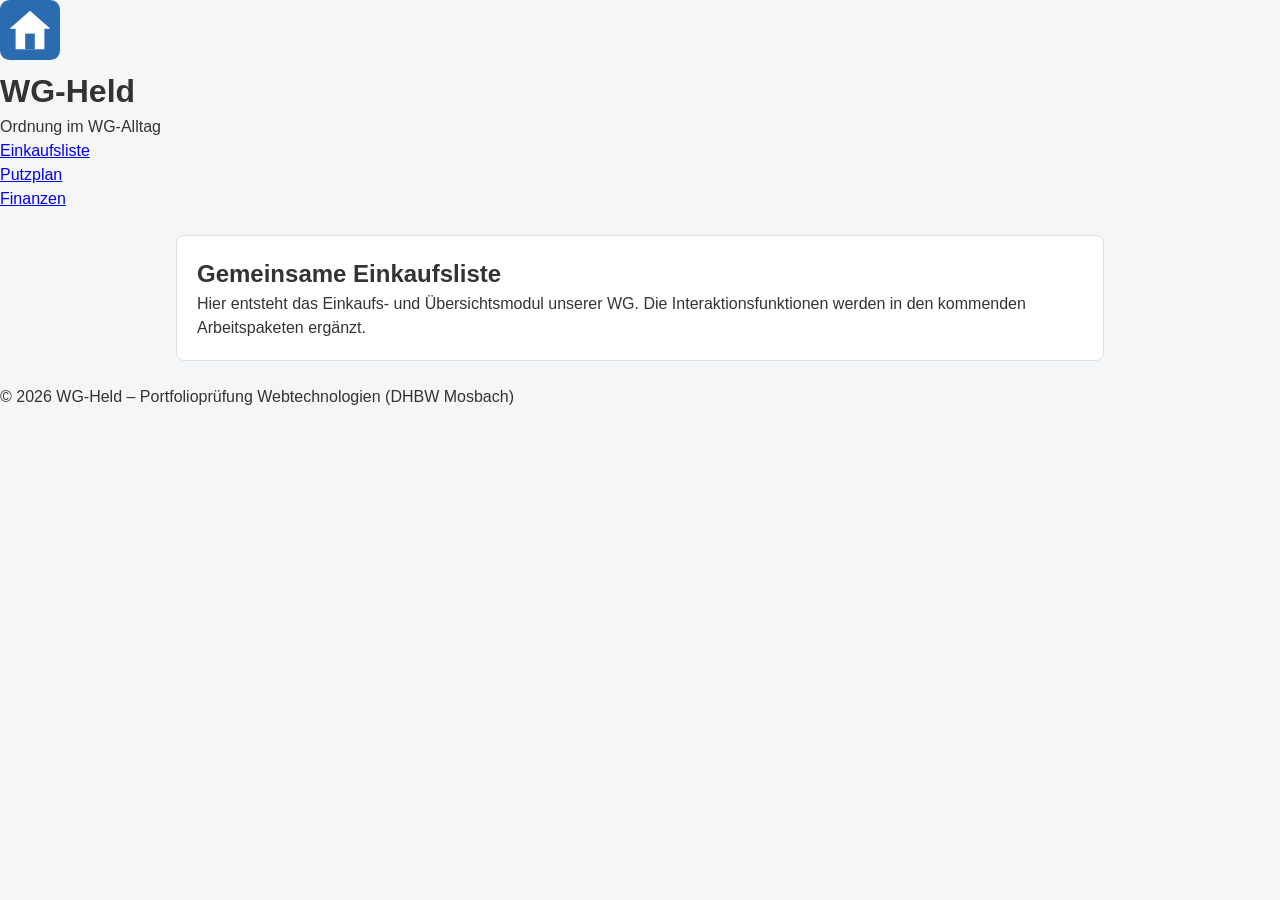
==== index.html @ 59d9bb41 "Add initial project structure and HTML skeleton" ====
<!-- Gruppenname: WI_A_Gruppe_1 -->
<!DOCTYPE html>
<html lang="de">
  <head>
    <meta charset="UTF-8" />
    <meta name="viewport" content="width=device-width, initial-scale=1.0" />
    <meta
      name="description"
      content="WG-Held – Gemeinsame Einkaufsliste und Dashboard für die WG"
    />
    <title>WG-Held – Einkaufsliste &amp; Übersicht</title>
    <link rel="stylesheet" href="css/style.css" />
    <script src="js/storage.js" defer></script>
    <script src="js/einkauf.js" defer></script>
  </head>
  <body>
    <header class="site-header">
      <div class="header-brand">
        <img
          src="img/logo.svg"
          alt="WG-Held Logo"
          width="60"
          height="60"
          class="brand-logo"
        />
        <div>
          <h1>WG-Held</h1>
          <p class="tagline">Ordnung im WG-Alltag</p>
        </div>
      </div>
      <nav aria-label="Hauptnavigation">
        <ul class="nav-list">
          <li><a href="index.html" class="nav-link active">Einkaufsliste</a></li>
          <li><a href="putzplan.html" class="nav-link">Putzplan</a></li>
          <li><a href="finanzen.html" class="nav-link">Finanzen</a></li>
        </ul>
      </nav>
    </header>

    <main class="main-content">
      <section aria-labelledby="welcome-heading" class="card">
        <h2 id="welcome-heading">Gemeinsame Einkaufsliste</h2>
        <p>
          Hier entsteht das Einkaufs- und Übersichtsmodul unserer WG. Die
          Interaktionsfunktionen werden in den kommenden Arbeitspaketen ergänzt.
        </p>
      </section>
    </main>

    <footer class="site-footer">
      <p>&copy; 2026 WG-Held – Portfolioprüfung Webtechnologien (DHBW Mosbach)</p>
    </footer>
  </body>
</html>
---- css/style.css ----
/* Gruppenname: WI_A_Gruppe_1 */

/* Grundlegende Box-Sizing- und Schrift-Einstellungen */
* {
  box-sizing: border-box;
  margin: 0;
  padding: 0;
}

body {
  font-family: Arial, Helvetica, sans-serif;
  color: #333333;
  background-color: #f4f6f8;
  line-height: 1.5;
}

/* Grundcontainer für den Seiteninhalt */
.main-content {
  max-width: 960px;
  margin: 24px auto;
  padding: 0 16px;
}

.card {
  background-color: #ffffff;
  border: 1px solid #dce1e7;
  border-radius: 8px;
  padding: 20px;
  margin-bottom: 20px;
}
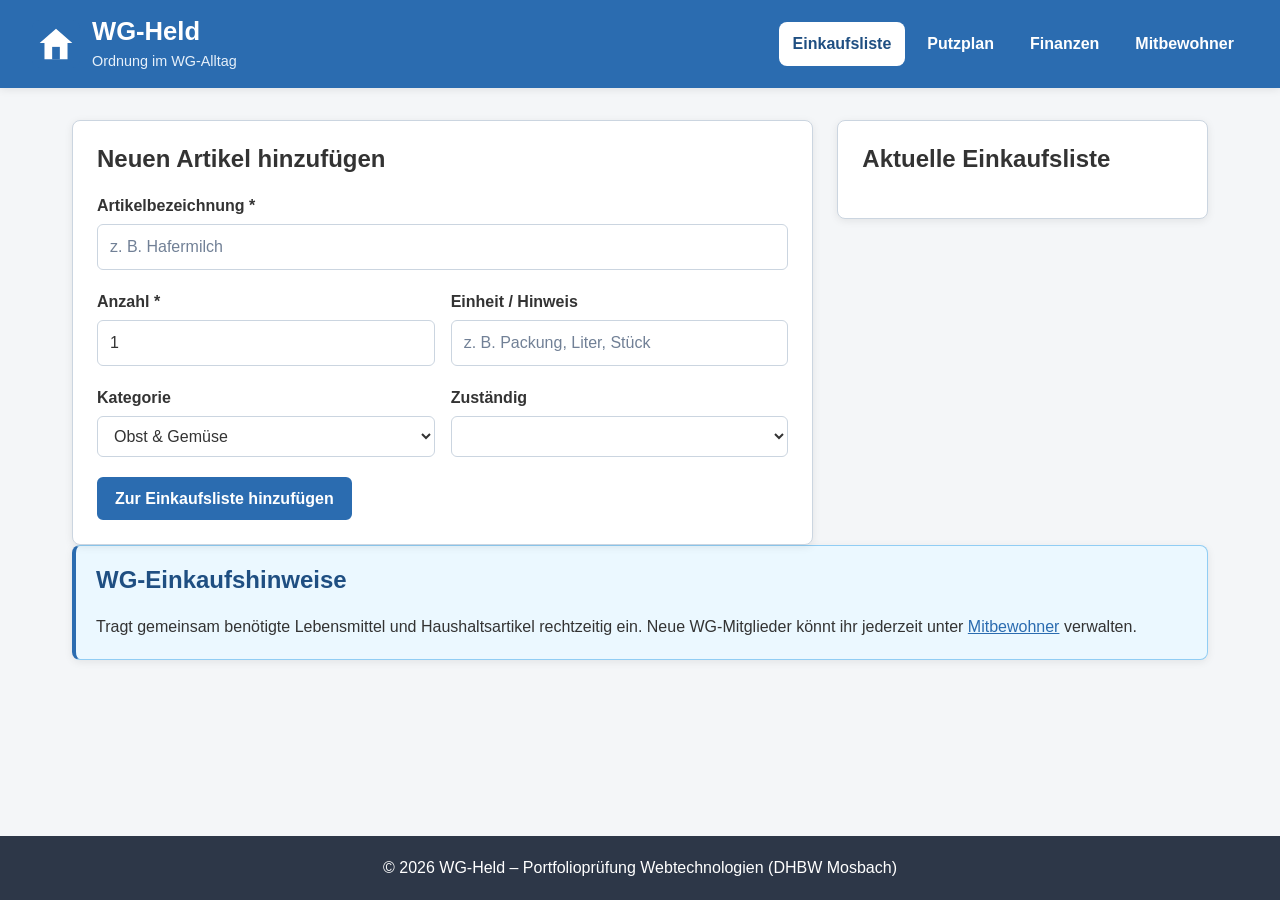
==== commit dc7e2b20: "Add shopping item creation, validation and deletion" ====
--- a/index.html
+++ b/index.html
@@ -33,18 +33,97 @@
           <li><a href="index.html" class="nav-link active">Einkaufsliste</a></li>
           <li><a href="putzplan.html" class="nav-link">Putzplan</a></li>
           <li><a href="finanzen.html" class="nav-link">Finanzen</a></li>
+          <li><a href="mitbewohner.html" class="nav-link">Mitbewohner</a></li>
         </ul>
       </nav>
     </header>
 
     <main class="main-content">
-      <section aria-labelledby="welcome-heading" class="card">
-        <h2 id="welcome-heading">Gemeinsame Einkaufsliste</h2>
+      <div class="page-grid">
+        <!-- Eingabeformular für neue Einkaufsartikel -->
+        <section aria-labelledby="form-heading" class="card">
+          <h2 id="form-heading">Neuen Artikel hinzufügen</h2>
+          <form id="shopping-form" novalidate>
+            <div class="form-group">
+              <label for="item-name">Artikelbezeichnung *</label>
+              <input
+                type="text"
+                id="item-name"
+                name="itemName"
+                placeholder="z. B. Hafermilch"
+                required
+              />
+            </div>
+
+            <div class="form-row">
+              <div class="form-group">
+                <label for="item-quantity">Anzahl *</label>
+                <input
+                  type="number"
+                  id="item-quantity"
+                  name="itemQuantity"
+                  min="1"
+                  max="99"
+                  value="1"
+                  required
+                />
+              </div>
+
+              <div class="form-group">
+                <label for="item-unit">Einheit / Hinweis</label>
+                <input
+                  type="text"
+                  id="item-unit"
+                  name="itemUnit"
+                  placeholder="z. B. Packung, Liter, Stück"
+                />
+              </div>
+            </div>
+
+            <div class="form-row">
+              <div class="form-group">
+                <label for="item-category">Kategorie</label>
+                <select id="item-category" name="itemCategory">
+                  <option value="Obst &amp; Gemüse">Obst &amp; Gemüse</option>
+                  <option value="Kühlregal">Kühlregal</option>
+                  <option value="Getränke">Getränke</option>
+                  <option value="Haushalt">Haushalt</option>
+                </select>
+              </div>
+
+              <div class="form-group">
+                <label for="item-person">Zuständig</label>
+                <select id="item-person" name="itemPerson"></select>
+              </div>
+            </div>
+
+            <p id="shopping-error" class="error-message" hidden></p>
+
+            <button type="submit" class="btn btn-primary">
+              Zur Einkaufsliste hinzufügen
+            </button>
+          </form>
+        </section>
+
+        <!-- Anzeige der aktuellen Einkaufsliste -->
+        <section aria-labelledby="list-heading" class="card">
+          <h2 id="list-heading">Aktuelle Einkaufsliste</h2>
+          <ul id="shopping-list" class="item-list"></ul>
+          <p id="shopping-empty" class="empty-state" hidden>
+            Aktuell stehen keine Artikel auf der Einkaufsliste.
+          </p>
+        </section>
+      </div>
+
+      <!-- Infobereich mit Verweis auf die Mitbewohnerverwaltung -->
+      <aside aria-labelledby="tips-heading" class="card info-aside">
+        <h2 id="tips-heading">WG-Einkaufshinweise</h2>
         <p>
-          Hier entsteht das Einkaufs- und Übersichtsmodul unserer WG. Die
-          Interaktionsfunktionen werden in den kommenden Arbeitspaketen ergänzt.
+          Tragt gemeinsam benötigte Lebensmittel und Haushaltsartikel rechtzeitig
+          ein. Neue WG-Mitglieder könnt ihr jederzeit unter
+          <a href="mitbewohner.html">Mitbewohner</a> verwalten.
         </p>
-      </section>
+      </aside>
     </main>
 
     <footer class="site-footer">
--- a/css/style.css
+++ b/css/style.css
@@ -1,30 +1,909 @@
 /* Gruppenname: WI_A_Gruppe_1 */
 
-/* Grundlegende Box-Sizing- und Schrift-Einstellungen */
+/* ==================================================
+   1. Farben und allgemeine Grundeinstellungen
+   ================================================== */
+
+:root {
+  --color-primary: #2b6cb0;
+  --color-primary-dark: #1f4f82;
+  --color-success: #2f855a;
+  --color-success-dark: #276749;
+  --color-danger: #c53030;
+  --color-danger-dark: #9b2c2c;
+  --color-secondary: #5f6b76;
+  --color-secondary-dark: #454f58;
+
+  --color-background: #f4f6f8;
+  --color-surface: #ffffff;
+  --color-text: #333333;
+  --color-text-light: #5f6b76;
+  --color-border: #cbd5e0;
+
+  --color-focus: #63b3ed;
+  --color-error-background: #fff5f5;
+  --color-success-background: #f0fff4;
+  --color-category-background: #ebf8ff;
+
+  --border-radius: 8px;
+  --box-shadow: 0 2px 8px rgba(0, 0, 0, 0.08);
+}
+
+/* Das Box-Modell wird für alle Elemente vereinheitlicht. */
 * {
   box-sizing: border-box;
+}
+
+html {
+  font-size: 16px;
+}
+
+body {
+  min-height: 100vh;
+  margin: 0;
+  display: flex;
+  flex-direction: column;
+
+  font-family: Arial, Helvetica, sans-serif;
+  line-height: 1.5;
+  color: var(--color-text);
+  background-color: var(--color-background);
+}
+
+h1,
+h2,
+h3 {
+  margin-top: 0;
+  line-height: 1.2;
+  color: var(--color-text);
+}
+
+h1 {
+  font-size: 2rem;
+}
+
+h2 {
+  font-size: 1.5rem;
+}
+
+h3 {
+  font-size: 1.2rem;
+}
+
+p {
+  margin-top: 0;
+}
+
+a {
+  color: var(--color-primary);
+}
+
+a:hover {
+  color: var(--color-primary-dark);
+}
+
+/* Gut sichtbarer Fokus für die Tastaturbedienung. */
+a:focus-visible,
+button:focus-visible,
+input:focus-visible,
+select:focus-visible,
+textarea:focus-visible {
+  outline: 3px solid var(--color-focus);
+  outline-offset: 2px;
+}
+
+
+/* ==================================================
+   2. Header und Navigation
+   ================================================== */
+
+.site-header {
+  display: flex;
+  align-items: center;
+  justify-content: space-between;
+  gap: 24px;
+
+  width: 100%;
+  padding: 16px 32px;
+
+  color: #ffffff;
+  background-color: var(--color-primary);
+  box-shadow: var(--box-shadow);
+}
+
+.header-brand {
+  display: flex;
+  align-items: center;
+  gap: 12px;
+  min-width: 0;
+}
+
+.brand-logo {
+  display: block;
+  width: 48px;
+  height: 48px;
+  flex-shrink: 0;
+}
+
+.header-brand h1 {
+  margin: 0;
+  color: #ffffff;
+  font-size: 1.6rem;
+}
+
+.tagline {
+  margin: 4px 0 0;
+  color: #e6f0fa;
+  font-size: 0.9rem;
+}
+
+.nav-list {
+  display: flex;
+  align-items: center;
+  gap: 8px;
+
   margin: 0;
   padding: 0;
-}
-
-body {
-  font-family: Arial, Helvetica, sans-serif;
-  color: #333333;
-  background-color: #f4f6f8;
-  line-height: 1.5;
-}
-
-/* Grundcontainer für den Seiteninhalt */
+  list-style: none;
+}
+
+.nav-link {
+  display: inline-block;
+  padding: 10px 14px;
+
+  color: #ffffff;
+  font-weight: 700;
+  text-decoration: none;
+
+  border-radius: var(--border-radius);
+  transition:
+          background-color 0.2s ease,
+          color 0.2s ease;
+}
+
+.nav-link:hover {
+  color: #ffffff;
+  background-color: var(--color-primary-dark);
+}
+
+.nav-link.active {
+  color: var(--color-primary-dark);
+  background-color: #ffffff;
+}
+
+.nav-link:focus-visible {
+  outline-color: #ffffff;
+}
+
+
+/* ==================================================
+   3. Hauptbereich, Karten und Footer
+   ================================================== */
+
 .main-content {
-  max-width: 960px;
-  margin: 24px auto;
-  padding: 0 16px;
+  width: 100%;
+  max-width: 1200px;
+  margin: 0 auto;
+  padding: 32px;
+  flex: 1;
 }
 
 .card {
-  background-color: #ffffff;
-  border: 1px solid #dce1e7;
-  border-radius: 8px;
+  padding: 24px;
+  background-color: var(--color-surface);
+  border: 1px solid var(--color-border);
+  border-radius: var(--border-radius);
+  box-shadow: var(--box-shadow);
+}
+
+.site-footer {
+  width: 100%;
+  margin-top: auto;
+  padding: 20px 32px;
+
+  color: #ffffff;
+  text-align: center;
+  background-color: #2d3748;
+}
+
+.site-footer p {
+  margin: 0;
+}
+
+
+/* ==================================================
+   4. Formulare
+   ================================================== */
+
+.form-group {
+  margin-bottom: 20px;
+}
+
+.form-group label,
+label {
+  display: block;
+  margin-bottom: 6px;
+
+  color: var(--color-text);
+  font-weight: 700;
+}
+
+input,
+select,
+textarea {
+  width: 100%;
+  padding: 10px 12px;
+
+  font: inherit;
+  color: var(--color-text);
+  background-color: var(--color-surface);
+
+  border: 1px solid var(--color-border);
+  border-radius: 6px;
+
+  transition:
+          border-color 0.2s ease,
+          box-shadow 0.2s ease;
+}
+
+input:hover,
+select:hover,
+textarea:hover {
+  border-color: var(--color-secondary);
+}
+
+input:focus,
+select:focus,
+textarea:focus {
+  border-color: var(--color-primary);
+  box-shadow: 0 0 0 3px rgba(43, 108, 176, 0.18);
+}
+
+textarea {
+  min-height: 120px;
+  resize: vertical;
+}
+
+input::placeholder,
+textarea::placeholder {
+  color: #718096;
+}
+
+.error-message {
+  margin: 12px 0;
+  padding: 10px 12px;
+
+  color: var(--color-danger-dark);
+  background-color: var(--color-error-background);
+
+  border: 1px solid var(--color-danger);
+  border-left: 4px solid var(--color-danger);
+  border-radius: 6px;
+}
+
+/* Leere Fehlermeldungen werden nicht angezeigt. */
+.error-message:empty,
+.error-message.hidden {
+  display: none;
+}
+
+.hidden {
+  display: none;
+}
+
+
+/* ==================================================
+   5. Buttons
+   ================================================== */
+
+.btn {
+  display: inline-flex;
+  align-items: center;
+  justify-content: center;
+  gap: 6px;
+
+  min-height: 42px;
+  padding: 10px 16px;
+
+  font: inherit;
+  font-weight: 700;
+  line-height: 1.2;
+  text-align: center;
+  text-decoration: none;
+  cursor: pointer;
+
+  border: 2px solid transparent;
+  border-radius: 6px;
+
+  transition:
+          background-color 0.2s ease,
+          border-color 0.2s ease,
+          color 0.2s ease,
+          transform 0.1s ease;
+}
+
+.btn:hover {
+  transform: translateY(-1px);
+}
+
+.btn:active {
+  transform: translateY(0);
+}
+
+.btn:focus {
+  outline: 3px solid var(--color-focus);
+  outline-offset: 2px;
+}
+
+.btn:disabled {
+  cursor: not-allowed;
+  opacity: 0.6;
+  transform: none;
+}
+
+.btn-primary {
+  color: #ffffff;
+  background-color: var(--color-primary);
+  border-color: var(--color-primary);
+}
+
+.btn-primary:hover {
+  color: #ffffff;
+  background-color: var(--color-primary-dark);
+  border-color: var(--color-primary-dark);
+}
+
+.btn-danger {
+  color: #ffffff;
+  background-color: var(--color-danger);
+  border-color: var(--color-danger);
+}
+
+.btn-danger:hover {
+  color: #ffffff;
+  background-color: var(--color-danger-dark);
+  border-color: var(--color-danger-dark);
+}
+
+.btn-secondary {
+  color: #ffffff;
+  background-color: var(--color-secondary);
+  border-color: var(--color-secondary);
+}
+
+.btn-secondary:hover {
+  color: #ffffff;
+  background-color: var(--color-secondary-dark);
+  border-color: var(--color-secondary-dark);
+}
+
+.btn-sm {
+  min-height: 34px;
+  padding: 6px 10px;
+  font-size: 0.875rem;
+}
+
+
+/* ==================================================
+   6. Badges und Statusanzeigen
+   ================================================== */
+
+.badge {
+  display: inline-block;
+  padding: 4px 9px;
+
+  font-size: 0.8rem;
+  font-weight: 700;
+  line-height: 1.2;
+  white-space: nowrap;
+
+  border: 1px solid transparent;
+  border-radius: 999px;
+}
+
+.badge-category {
+  color: var(--color-primary-dark);
+  background-color: var(--color-category-background);
+  border-color: #90cdf4;
+}
+
+.badge-open {
+  color: #744210;
+  background-color: #fffaf0;
+  border-color: #f6ad55;
+}
+
+.badge-done {
+  color: var(--color-success-dark);
+  background-color: var(--color-success-background);
+  border-color: #68d391;
+}
+
+.balance-positive {
+  color: var(--color-success);
+  font-weight: 700;
+}
+
+.balance-negative {
+  color: var(--color-danger);
+  font-weight: 700;
+}
+/* ==================================================
+   7. Mehrspaltiges Seitenlayout
+   ================================================== */
+
+.page-grid {
+  display: grid;
+  grid-template-columns: minmax(0, 2fr) minmax(260px, 1fr);
+  gap: 24px;
+  align-items: start;
+}
+
+/* Verhindert, dass lange Inhalte das Grid verbreitern. */
+.page-grid > * {
+  min-width: 0;
+}
+
+.info-aside {
   padding: 20px;
-  margin-bottom: 20px;
-}
+
+  background-color: #ebf8ff;
+  border: 1px solid #90cdf4;
+  border-left: 4px solid var(--color-primary);
+  border-radius: var(--border-radius);
+}
+
+.info-aside h2,
+.info-aside h3 {
+  color: var(--color-primary-dark);
+}
+
+.info-aside > :last-child {
+  margin-bottom: 0;
+}
+
+
+/* ==================================================
+   8. Formularzeilen und Filter
+   ================================================== */
+
+.form-row {
+  display: flex;
+  align-items: flex-end;
+  gap: 16px;
+}
+
+.form-row .form-group {
+  flex: 1;
+  min-width: 0;
+}
+
+.filter-bar {
+  display: flex;
+  align-items: flex-end;
+  gap: 16px;
+
+  margin-bottom: 24px;
+  padding: 16px;
+
+  background-color: var(--color-surface);
+  border: 1px solid var(--color-border);
+  border-radius: var(--border-radius);
+}
+
+.filter-bar .form-group {
+  flex: 1;
+  min-width: 0;
+  margin-bottom: 0;
+}
+
+.filter-bar .btn {
+  flex-shrink: 0;
+}
+
+
+/* ==================================================
+   9. Listen und Eintragskarten
+   ================================================== */
+
+.item-list {
+  display: flex;
+  flex-direction: column;
+  gap: 12px;
+
+  margin: 0;
+  padding: 0;
+  list-style: none;
+}
+
+.item-card {
+  display: flex;
+  align-items: center;
+  gap: 16px;
+
+  width: 100%;
+  padding: 16px;
+
+  background-color: var(--color-surface);
+  border: 1px solid var(--color-border);
+  border-radius: var(--border-radius);
+  box-shadow: 0 1px 4px rgba(0, 0, 0, 0.06);
+}
+
+/*
+   Direkte Bereiche innerhalb einer Eintragskarte dürfen wachsen.
+   Aktionsbuttons und Badges behalten ihre notwendige Breite.
+*/
+.item-card > * {
+  min-width: 0;
+}
+
+.item-card > :first-child {
+  flex: 1;
+}
+
+.item-card h2,
+.item-card h3,
+.item-card p {
+  overflow-wrap: anywhere;
+}
+
+.item-card h2,
+.item-card h3 {
+  margin-bottom: 4px;
+}
+
+.item-card p {
+  margin-bottom: 0;
+  color: var(--color-text-light);
+}
+
+.item-card .badge,
+.item-card .btn {
+  flex-shrink: 0;
+}
+
+/* Erledigte Einträge werden optisch zurückgenommen. */
+.item-completed {
+  opacity: 0.65;
+}
+
+.item-completed h2,
+.item-completed h3,
+.item-completed p {
+  text-decoration: line-through;
+}
+
+.empty-state {
+  padding: 32px 20px;
+
+  color: var(--color-text-light);
+  text-align: center;
+  background-color: var(--color-surface);
+
+  border: 2px dashed var(--color-border);
+  border-radius: var(--border-radius);
+}
+
+.empty-state p {
+  margin-bottom: 0;
+}
+
+
+/* ==================================================
+   10. Tabellen
+   ================================================== */
+
+/*
+   Breite Tabellen können innerhalb dieses Bereichs scrollen,
+   ohne die gesamte Seite breiter zu machen.
+*/
+.table-wrapper {
+  width: 100%;
+  max-width: 100%;
+  overflow-x: auto;
+  border: 1px solid var(--color-border);
+  border-radius: var(--border-radius);
+}
+
+.schedule-table {
+  width: 100%;
+  min-width: 650px;
+
+  border-collapse: collapse;
+  background-color: var(--color-surface);
+}
+
+.schedule-table th,
+.schedule-table td {
+  padding: 12px 16px;
+  text-align: left;
+  vertical-align: middle;
+  border-bottom: 1px solid var(--color-border);
+}
+
+.schedule-table th {
+  color: #ffffff;
+  background-color: var(--color-primary);
+  font-weight: 700;
+}
+
+.schedule-table tbody tr:nth-child(even) {
+  background-color: #f7fafc;
+}
+
+.schedule-table tbody tr:hover {
+  background-color: #ebf8ff;
+}
+
+.schedule-table tbody tr:last-child td {
+  border-bottom: 0;
+}
+
+
+/* ==================================================
+   11. Fortschrittsbalken
+   ================================================== */
+
+.progress-container {
+  width: 100%;
+  height: 20px;
+  overflow: hidden;
+
+  background-color: #e2e8f0;
+  border: 1px solid var(--color-border);
+  border-radius: 999px;
+}
+
+.progress-bar {
+  width: 0;
+  height: 100%;
+  max-width: 100%;
+
+  background-color: var(--color-success);
+  border-radius: 999px;
+
+  transition: width 0.3s ease;
+}
+
+
+/* ==================================================
+   12. Statistik-Kacheln
+   ================================================== */
+
+.stats-grid {
+  display: grid;
+  grid-template-columns: repeat(3, minmax(0, 1fr));
+  gap: 16px;
+  margin-bottom: 24px;
+}
+
+.stat-box {
+  min-width: 0;
+  padding: 20px;
+
+  text-align: center;
+  background-color: var(--color-surface);
+
+  border: 1px solid var(--color-border);
+  border-radius: var(--border-radius);
+  box-shadow: var(--box-shadow);
+}
+
+.stat-box h2,
+.stat-box h3 {
+  margin-bottom: 8px;
+  color: var(--color-text-light);
+  font-size: 1rem;
+}
+
+.stat-box p {
+  margin-bottom: 0;
+  font-size: 1.6rem;
+  font-weight: 700;
+  overflow-wrap: anywhere;
+}
+
+
+/* ==================================================
+   13. Tablet-Ansicht bis 768 Pixel
+   ================================================== */
+
+@media (max-width: 768px) {
+  .site-header {
+    flex-direction: column;
+    align-items: flex-start;
+    gap: 16px;
+    padding: 16px 24px;
+  }
+
+  .nav-list {
+    width: 100%;
+    flex-wrap: wrap;
+  }
+
+  .nav-link {
+    padding: 8px 12px;
+  }
+
+  .main-content {
+    padding: 24px;
+  }
+
+  /*
+     Das zweispaltige Seitenlayout wird auf Tablets
+     zu einem einspaltigen Layout.
+  */
+  .page-grid {
+    grid-template-columns: 1fr;
+  }
+
+  .form-row {
+    flex-wrap: wrap;
+  }
+
+  .form-row .form-group {
+    flex-basis: calc(50% - 8px);
+  }
+
+  .filter-bar {
+    flex-wrap: wrap;
+  }
+
+  .filter-bar .form-group {
+    flex-basis: calc(50% - 8px);
+  }
+
+  .stats-grid {
+    grid-template-columns: repeat(2, minmax(0, 1fr));
+  }
+
+  .item-card {
+    align-items: flex-start;
+    flex-wrap: wrap;
+  }
+
+  .site-footer {
+    padding: 18px 24px;
+  }
+}
+
+
+/* ==================================================
+   14. Smartphone-Ansicht bis 480 Pixel
+   ================================================== */
+
+@media (max-width: 480px) {
+  html {
+    font-size: 15px;
+  }
+
+  body {
+    overflow-x: hidden;
+  }
+
+  .site-header {
+    padding: 14px 16px;
+  }
+
+  .header-brand {
+    width: 100%;
+  }
+
+  .brand-logo {
+    width: 42px;
+    height: 42px;
+  }
+
+  .header-brand h1 {
+    font-size: 1.35rem;
+    overflow-wrap: anywhere;
+  }
+
+  .tagline {
+    font-size: 0.85rem;
+  }
+
+  /*
+     Die Navigation wird auf kleinen Smartphones
+     vollständig untereinander dargestellt.
+  */
+  .nav-list {
+    flex-direction: column;
+    align-items: stretch;
+    gap: 6px;
+  }
+
+  .nav-list li {
+    width: 100%;
+  }
+
+  .nav-link {
+    display: block;
+    width: 100%;
+    text-align: center;
+  }
+
+  .main-content {
+    padding: 16px;
+  }
+
+  .card {
+    padding: 18px;
+  }
+
+  .info-aside {
+    padding: 16px;
+  }
+
+  .form-row {
+    flex-direction: column;
+    align-items: stretch;
+    gap: 0;
+  }
+
+  .form-row .form-group {
+    width: 100%;
+    flex-basis: auto;
+  }
+
+  /*
+     Suche, Dropdown und Filterbutton stehen auf
+     Smartphones untereinander.
+  */
+  .filter-bar {
+    flex-direction: column;
+    align-items: stretch;
+    gap: 12px;
+    padding: 14px;
+  }
+
+  .filter-bar .form-group {
+    width: 100%;
+    flex-basis: auto;
+  }
+
+  .filter-bar .btn {
+    width: 100%;
+  }
+
+  .item-card {
+    flex-direction: column;
+    align-items: stretch;
+    gap: 12px;
+  }
+
+  .item-card .badge {
+    align-self: flex-start;
+  }
+
+  .item-card .btn {
+    width: 100%;
+  }
+
+  .stats-grid {
+    grid-template-columns: 1fr;
+  }
+
+  .stat-box {
+    padding: 16px;
+  }
+
+  /*
+     Nur die Tabelle selbst kann innerhalb ihres Bereichs
+     horizontal scrollen. Die gesamte Seite bleibt bei
+     375 Pixel Breite ohne horizontalen Scrollbalken.
+  */
+  .table-wrapper {
+    -webkit-overflow-scrolling: touch;
+  }
+
+  .schedule-table th,
+  .schedule-table td {
+    padding: 10px 12px;
+  }
+
+  .site-footer {
+    padding: 16px;
+  }
+}
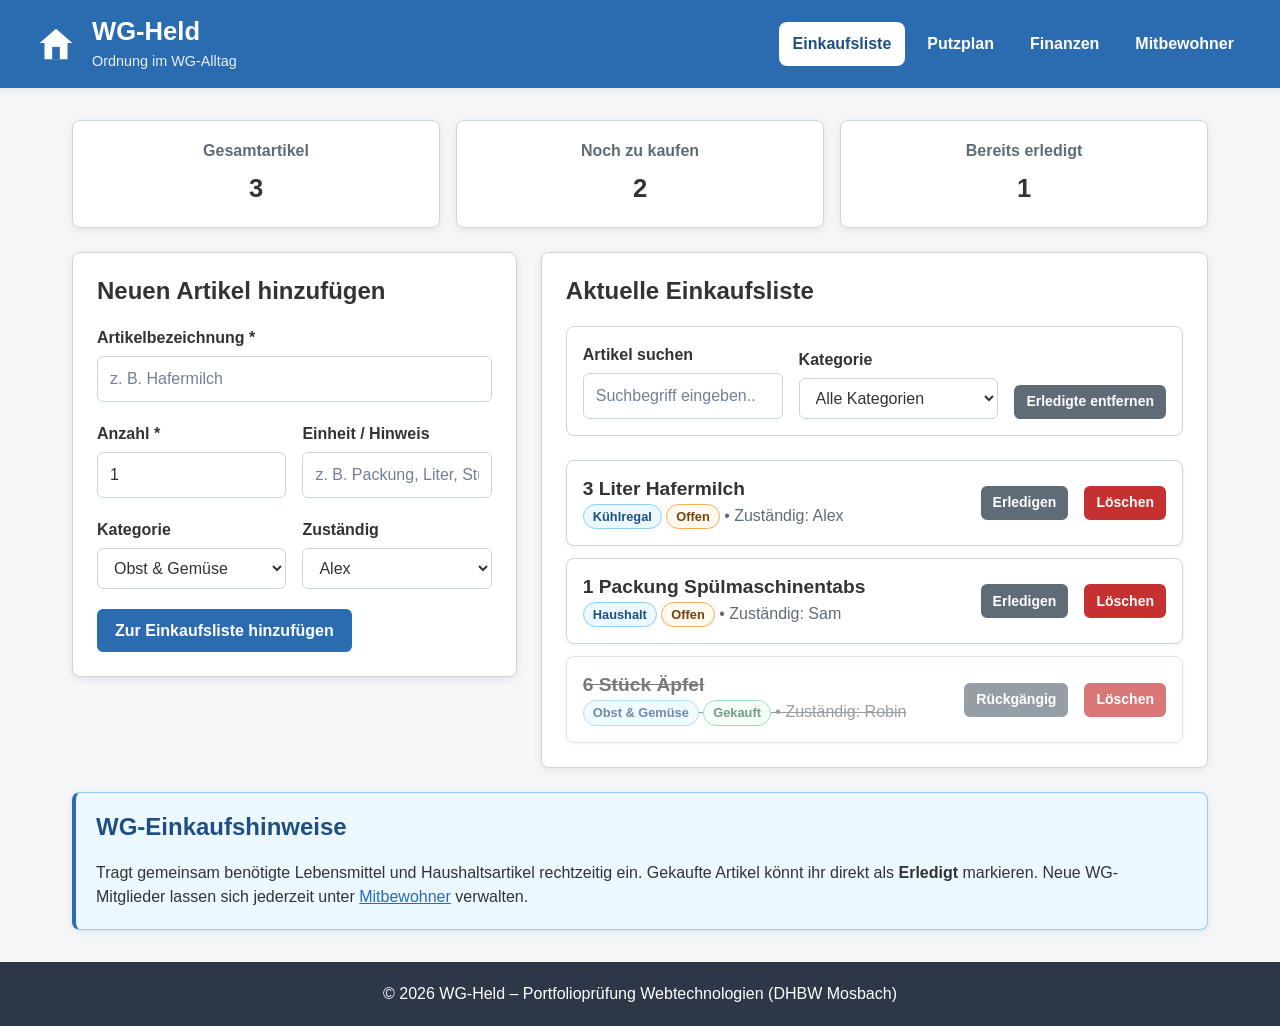
==== commit 666e9454: "Add shopping list filter, status toggle, statistics and layout fixes" ====
--- a/index.html
+++ b/index.html
@@ -39,6 +39,22 @@
     </header>
 
     <main class="main-content">
+      <!-- Statistik-Übersicht zur Einkaufsliste -->
+      <section aria-label="Einkaufsstatistik" class="stats-grid">
+        <article class="stat-box">
+          <h2>Gesamtartikel</h2>
+          <p id="stat-total">0</p>
+        </article>
+        <article class="stat-box">
+          <h2>Noch zu kaufen</h2>
+          <p id="stat-open">0</p>
+        </article>
+        <article class="stat-box">
+          <h2>Bereits erledigt</h2>
+          <p id="stat-done">0</p>
+        </article>
+      </section>
+
       <div class="page-grid">
         <!-- Eingabeformular für neue Einkaufsartikel -->
         <section aria-labelledby="form-heading" class="card">
@@ -105,12 +121,44 @@
           </form>
         </section>
 
-        <!-- Anzeige der aktuellen Einkaufsliste -->
+        <!-- Anzeige und Filterung der aktuellen Einkaufsliste -->
         <section aria-labelledby="list-heading" class="card">
           <h2 id="list-heading">Aktuelle Einkaufsliste</h2>
+
+          <div class="filter-bar">
+            <div class="form-group">
+              <label for="filter-search">Artikel suchen</label>
+              <input
+                type="search"
+                id="filter-search"
+                name="filterSearch"
+                placeholder="Suchbegriff eingeben..."
+              />
+            </div>
+
+            <div class="form-group">
+              <label for="filter-category">Kategorie</label>
+              <select id="filter-category" name="filterCategory">
+                <option value="ALL">Alle Kategorien</option>
+                <option value="Obst &amp; Gemüse">Obst &amp; Gemüse</option>
+                <option value="Kühlregal">Kühlregal</option>
+                <option value="Getränke">Getränke</option>
+                <option value="Haushalt">Haushalt</option>
+              </select>
+            </div>
+
+            <button
+              type="button"
+              id="clear-completed-btn"
+              class="btn btn-secondary btn-sm"
+            >
+              Erledigte entfernen
+            </button>
+          </div>
+
           <ul id="shopping-list" class="item-list"></ul>
           <p id="shopping-empty" class="empty-state" hidden>
-            Aktuell stehen keine Artikel auf der Einkaufsliste.
+            Keine passenden Artikel auf der Einkaufsliste gefunden.
           </p>
         </section>
       </div>
@@ -120,7 +168,8 @@
         <h2 id="tips-heading">WG-Einkaufshinweise</h2>
         <p>
           Tragt gemeinsam benötigte Lebensmittel und Haushaltsartikel rechtzeitig
-          ein. Neue WG-Mitglieder könnt ihr jederzeit unter
+          ein. Gekaufte Artikel könnt ihr direkt als <strong>Erledigt</strong>
+          markieren. Neue WG-Mitglieder lassen sich jederzeit unter
           <a href="mitbewohner.html">Mitbewohner</a> verwalten.
         </p>
       </aside>
--- a/css/style.css
+++ b/css/style.css
@@ -434,9 +434,15 @@
 
 .page-grid {
   display: grid;
-  grid-template-columns: minmax(0, 2fr) minmax(260px, 1fr);
+  grid-template-columns: minmax(280px, 1fr) minmax(0, 1.5fr);
   gap: 24px;
   align-items: start;
+  margin-bottom: 24px;
+}
+
+/* Falls ein dritter Bereich (z. B. Aside) direkt im page-grid liegt, nimmt er die volle Breite ein */
+.page-grid > .info-aside {
+  grid-column: 1 / -1;
 }
 
 /* Verhindert, dass lange Inhalte das Grid verbreitern. */
@@ -480,6 +486,7 @@
 
 .filter-bar {
   display: flex;
+  flex-wrap: wrap;
   align-items: flex-end;
   gap: 16px;
 
@@ -492,8 +499,8 @@
 }
 
 .filter-bar .form-group {
-  flex: 1;
-  min-width: 0;
+  flex: 1 1 160px;
+  min-width: 140px;
   margin-bottom: 0;
 }
 
@@ -518,8 +525,10 @@
 
 .item-card {
   display: flex;
+  flex-wrap: wrap;
   align-items: center;
-  gap: 16px;
+  justify-content: space-between;
+  gap: 12px 16px;
 
   width: 100%;
   padding: 16px;
@@ -539,7 +548,7 @@
 }
 
 .item-card > :first-child {
-  flex: 1;
+  flex: 1 1 200px;
 }
 
 .item-card h2,
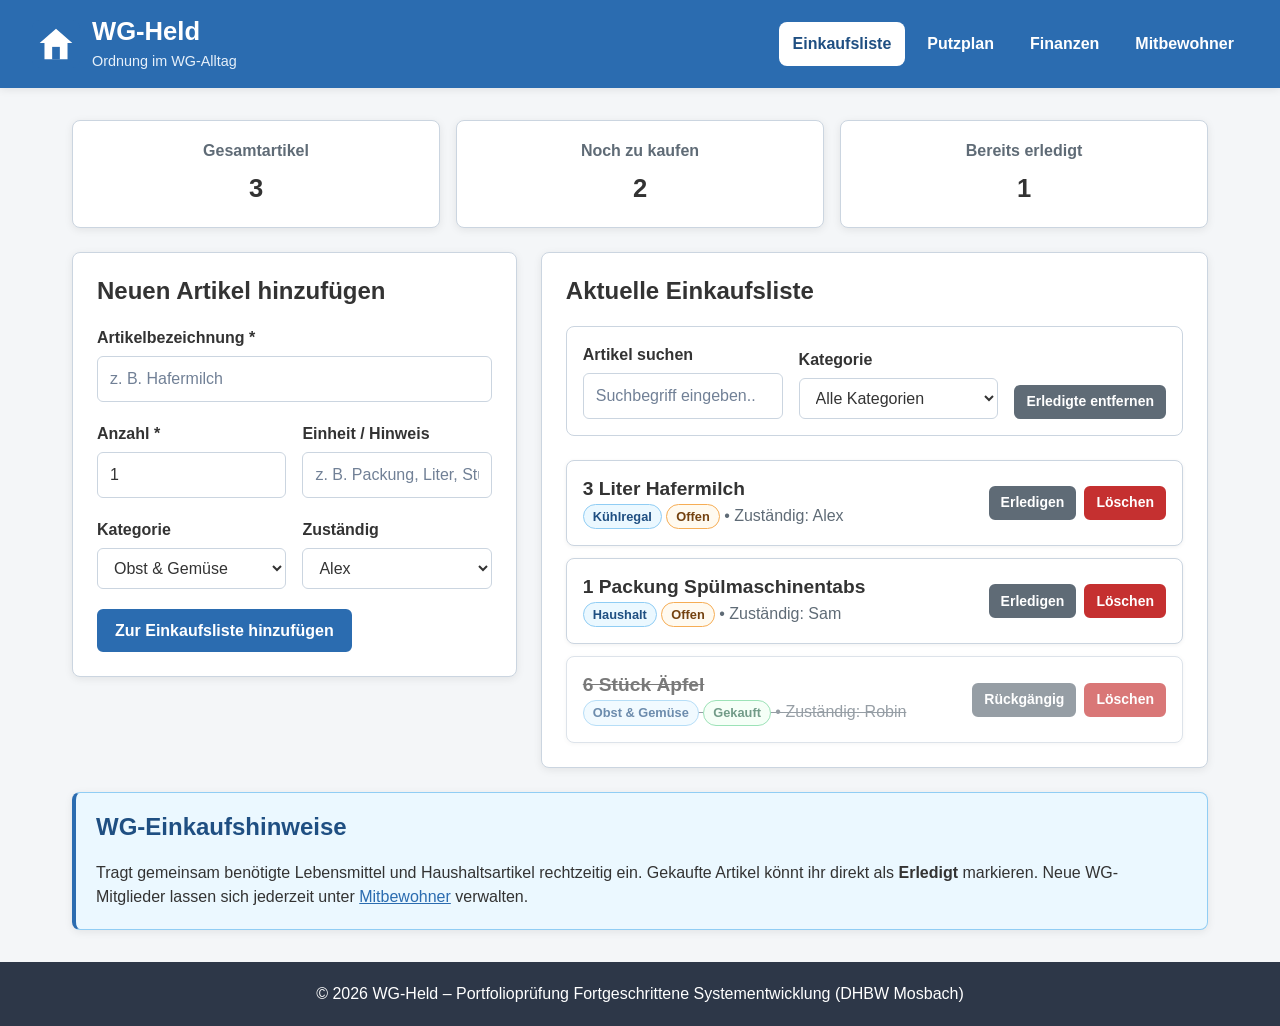
==== commit 34858eca: "Change "Webtechnologien" to "Fortgeschrittene Systementwicklung"" ====
--- a/index.html
+++ b/index.html
@@ -176,7 +176,7 @@
     </main>
 
     <footer class="site-footer">
-      <p>&copy; 2026 WG-Held – Portfolioprüfung Webtechnologien (DHBW Mosbach)</p>
+      <p>&copy; 2026 WG-Held – Portfolioprüfung Fortgeschrittene Systementwicklung (DHBW Mosbach)</p>
     </footer>
   </body>
 </html>
--- a/css/style.css
+++ b/css/style.css
@@ -549,6 +549,11 @@
 
 .item-card > :first-child {
   flex: 1 1 200px;
+}
+
+.item-card .form-row {
+  flex-wrap: wrap;
+  gap: 8px;
 }
 
 .item-card h2,
@@ -700,43 +705,90 @@
 }
 
 .stat-box h2,
-.stat-box h3 {
+.stat-box h3,
+.stat-box .stat-label {
   margin-bottom: 8px;
   color: var(--color-text-light);
   font-size: 1rem;
-}
-
-.stat-box p {
+  font-weight: 700;
+}
+
+.stat-box .stat-label {
+  display: block;
+}
+
+.stat-box p,
+.stat-box .stat-value {
   margin-bottom: 0;
   font-size: 1.6rem;
   font-weight: 700;
   overflow-wrap: anywhere;
 }
 
-
-/* ==================================================
-   13. Tablet-Ansicht bis 768 Pixel
+.stat-box .stat-value {
+  display: block;
+  color: var(--color-text);
+}
+
+
+/* ==================================================
+   13. Kassensturz-Liste
+   ================================================== */
+
+.balance-list {
+  margin: 12px 0 0;
+  padding: 0;
+
+  display: flex;
+  flex-direction: column;
+  gap: 8px;
+
+  list-style: none;
+}
+
+.balance-list li {
+  display: flex;
+  flex-wrap: wrap;
+  align-items: center;
+  justify-content: space-between;
+  gap: 8px;
+
+  padding: 10px 14px;
+
+  background-color: var(--color-surface);
+  border: 1px solid var(--color-border);
+  border-radius: 6px;
+}
+
+/* ==================================================
+   14. Tablet-Ansicht bis 768 Pixel
    ================================================== */
 
 @media (max-width: 768px) {
   .site-header {
     flex-direction: column;
-    align-items: flex-start;
-    gap: 16px;
-    padding: 16px 24px;
+    align-items: stretch;
+    gap: 12px;
+    padding: 16px 20px;
   }
 
   .nav-list {
+    display: grid;
+    grid-template-columns: repeat(2, minmax(0, 1fr));
+    gap: 8px;
     width: 100%;
-    flex-wrap: wrap;
   }
 
   .nav-link {
-    padding: 8px 12px;
+    display: block;
+    width: 100%;
+    padding: 9px 12px;
+    text-align: center;
+    background-color: rgba(255, 255, 255, 0.14);
   }
 
   .main-content {
-    padding: 24px;
+    padding: 20px;
   }
 
   /*
@@ -744,7 +796,7 @@
      zu einem einspaltigen Layout.
   */
   .page-grid {
-    grid-template-columns: 1fr;
+    grid-template-columns: minmax(0, 1fr);
   }
 
   .form-row {
@@ -764,25 +816,41 @@
   }
 
   .stats-grid {
-    grid-template-columns: repeat(2, minmax(0, 1fr));
+    grid-template-columns: repeat(3, minmax(0, 1fr));
+    gap: 12px;
+  }
+
+  .stat-box {
+    padding: 14px 10px;
+  }
+
+  .stat-box h2,
+  .stat-box h3,
+  .stat-box .stat-label {
+    font-size: 0.85rem;
+  }
+
+  .stat-box p,
+  .stat-box .stat-value {
+    font-size: 1.3rem;
   }
 
   .item-card {
-    align-items: flex-start;
+    align-items: center;
     flex-wrap: wrap;
   }
 
   .site-footer {
-    padding: 18px 24px;
-  }
-}
-
-
-/* ==================================================
-   14. Smartphone-Ansicht bis 480 Pixel
-   ================================================== */
-
-@media (max-width: 480px) {
+    padding: 18px 20px;
+  }
+}
+
+
+/* ==================================================
+   15. Smartphone-Ansicht bis 540 Pixel
+   ================================================== */
+
+@media (max-width: 540px) {
   html {
     font-size: 15px;
   }
@@ -793,6 +861,7 @@
 
   .site-header {
     padding: 14px 16px;
+    gap: 12px;
   }
 
   .header-brand {
@@ -800,8 +869,8 @@
   }
 
   .brand-logo {
-    width: 42px;
-    height: 42px;
+    width: 40px;
+    height: 40px;
   }
 
   .header-brand h1 {
@@ -814,13 +883,13 @@
   }
 
   /*
-     Die Navigation wird auf kleinen Smartphones
-     vollständig untereinander dargestellt.
+     Die Navigation wird auf Smartphones als kompaktes
+     2x2-Raster dargestellt.
   */
   .nav-list {
-    flex-direction: column;
-    align-items: stretch;
-    gap: 6px;
+    display: grid;
+    grid-template-columns: repeat(2, minmax(0, 1fr));
+    gap: 8px;
   }
 
   .nav-list li {
@@ -830,7 +899,10 @@
   .nav-link {
     display: block;
     width: 100%;
+    padding: 9px 10px;
+    font-size: 0.9rem;
     text-align: center;
+    background-color: rgba(255, 255, 255, 0.14);
   }
 
   .main-content {
@@ -838,7 +910,7 @@
   }
 
   .card {
-    padding: 18px;
+    padding: 16px;
   }
 
   .info-aside {
@@ -880,22 +952,53 @@
     flex-direction: column;
     align-items: stretch;
     gap: 12px;
+    padding: 14px;
+  }
+
+  /* Wichtig: auf Mobilgeräten keinen 200px-Höhenplatzhalter erzwingen! */
+  .item-card > :first-child {
+    flex: 0 1 auto;
+  }
+
+  .item-card .form-row {
+    flex-direction: row;
+    flex-wrap: wrap;
+    gap: 8px;
+  }
+
+  .item-card .form-row .btn {
+    flex: 1 1 auto;
+    width: auto;
+  }
+
+  .item-card > .btn,
+  .item-card > div:not(.form-row) > .btn {
+    width: 100%;
   }
 
   .item-card .badge {
     align-self: flex-start;
   }
 
-  .item-card .btn {
-    width: 100%;
-  }
-
   .stats-grid {
-    grid-template-columns: 1fr;
+    grid-template-columns: repeat(3, minmax(0, 1fr));
+    gap: 8px;
   }
 
   .stat-box {
-    padding: 16px;
+    padding: 12px 6px;
+  }
+
+  .stat-box h2,
+  .stat-box h3,
+  .stat-box .stat-label {
+    font-size: 0.75rem;
+    margin-bottom: 4px;
+  }
+
+  .stat-box p,
+  .stat-box .stat-value {
+    font-size: 1.1rem;
   }
 
   /*
